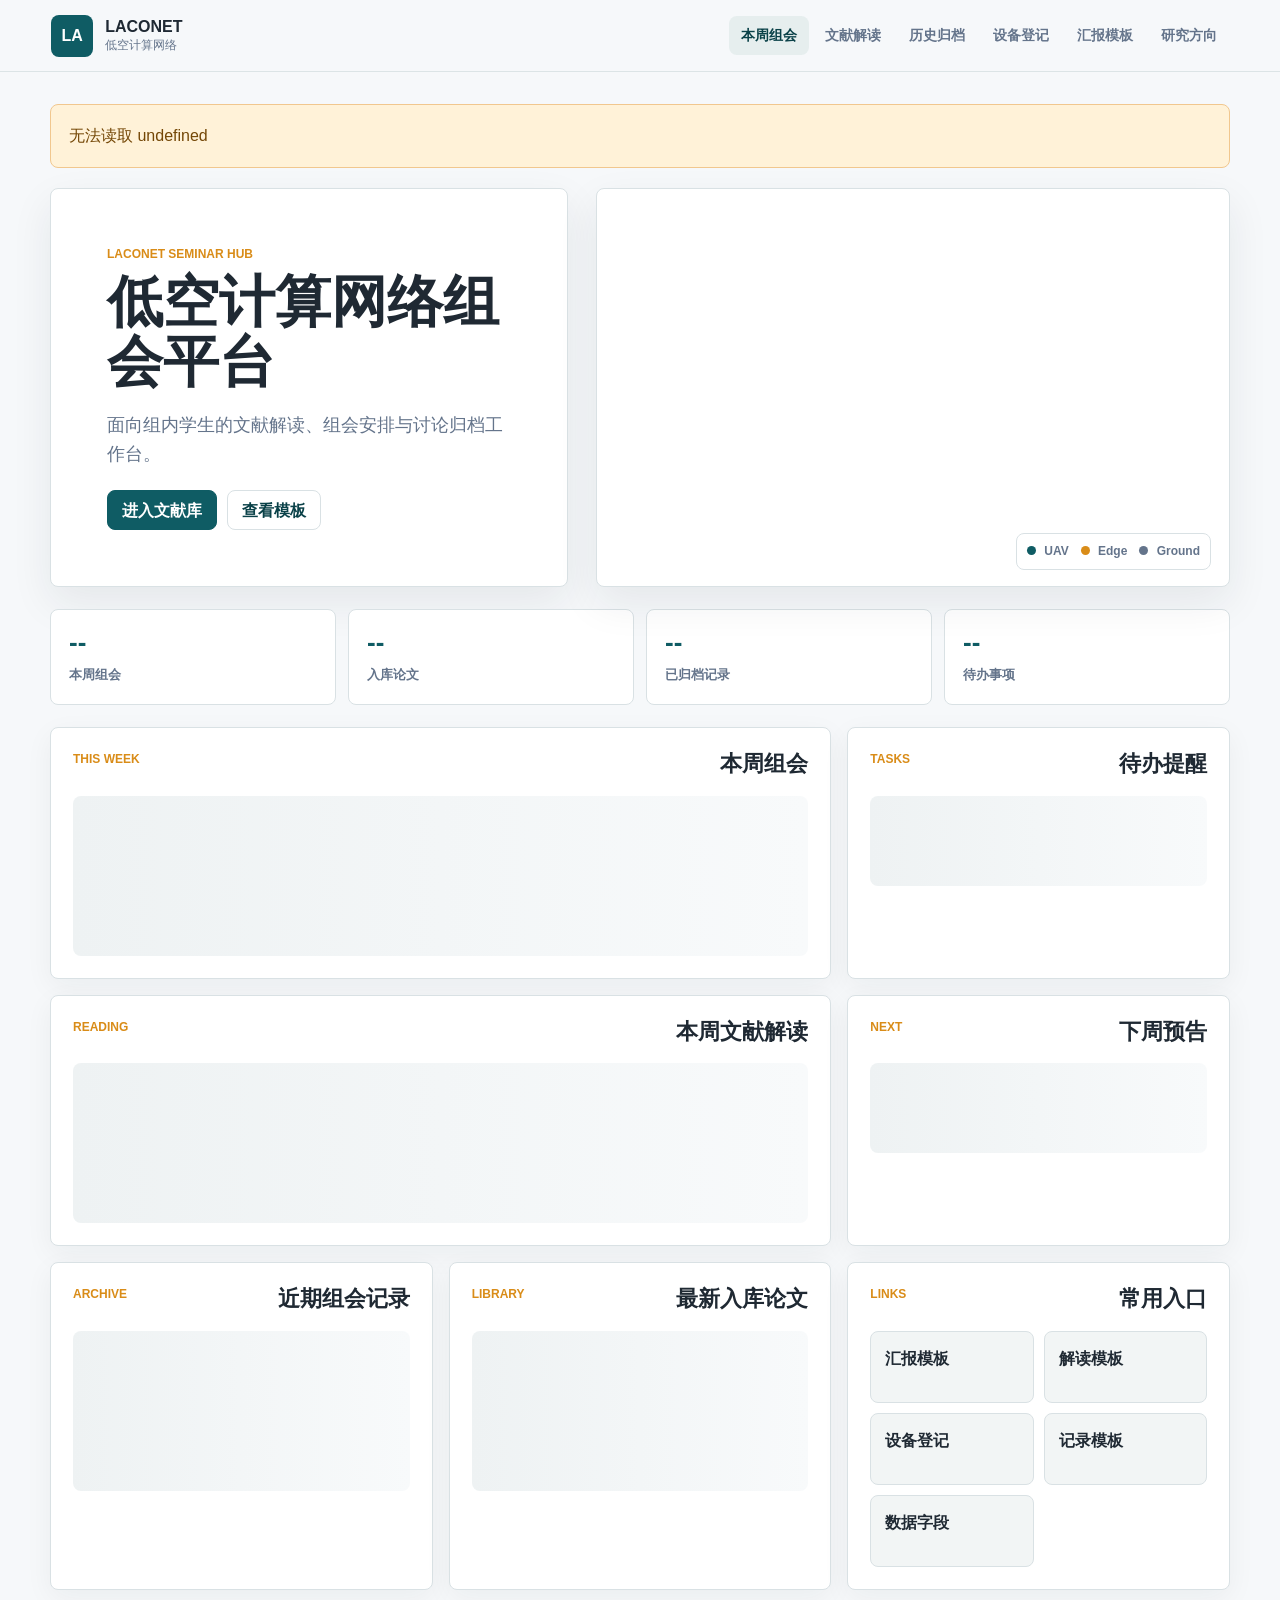
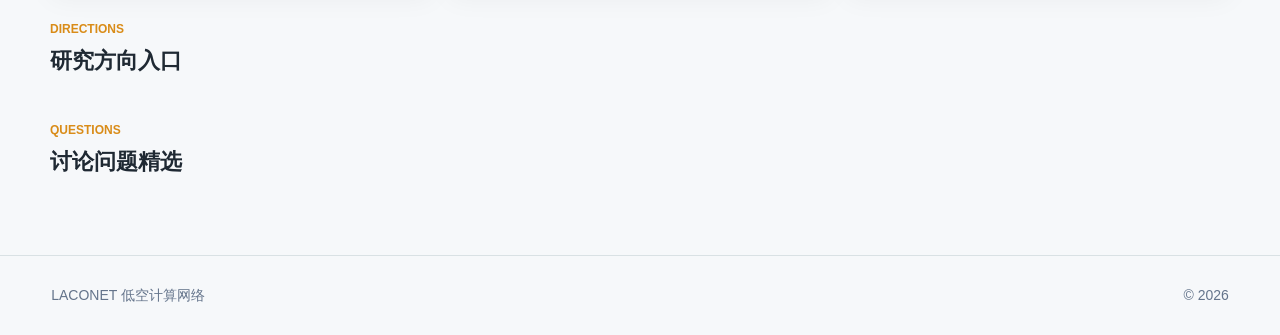
==== index.html @ 46b32999 "Archive September 12 seminar and announce September 19 reports" ====
<!doctype html>
<html lang="zh-CN">
  <head>
    <meta charset="utf-8">
    <meta name="viewport" content="width=device-width, initial-scale=1">
    <title>LACONET 低空计算网络组会平台</title>
    <meta name="description" content="LACONET 低空计算网络组会、文献解读与讨论归档工作台。">
    <link rel="icon" href="assets/favicon.svg" type="image/svg+xml">
    <link rel="stylesheet" href="assets/css/styles.css?v=20260904-pid-rid">
  </head>
  <body data-page="home">
    <header class="site-header">
      <a class="brand" href="index.html" aria-label="LACONET 首页">
        <span class="brand-mark">LA</span>
        <span>
          <strong>LACONET</strong>
          <small>低空计算网络</small>
        </span>
      </a>
      <nav class="site-nav" aria-label="主导航">
        <a href="index.html" data-nav="home">本周组会</a>
        <a href="papers.html" data-nav="papers">文献解读</a>
        <a href="archive.html" data-nav="archive">历史归档</a>
        <a href="equipment.html" data-nav="equipment">设备登记</a>
        <a href="templates.html" data-nav="templates">汇报模板</a>
        <a href="directions.html" data-nav="directions">研究方向</a>
      </nav>
    </header>

    <main class="page-shell">
      <section class="workbench-hero">
        <div class="hero-copy">
          <p class="eyebrow">LACONET Seminar Hub</p>
          <h1>低空计算网络组会平台</h1>
          <p class="hero-lede">面向组内学生的文献解读、组会安排与讨论归档工作台。</p>
          <div class="hero-actions">
            <a class="button primary" href="papers.html">进入文献库</a>
            <a class="button ghost" href="templates.html">查看模板</a>
          </div>
        </div>
        <div class="network-panel" aria-label="低空网络拓扑视图">
          <canvas id="networkCanvas" width="720" height="360"></canvas>
          <div class="network-legend">
            <span><i class="legend-dot air"></i> UAV</span>
            <span><i class="legend-dot edge"></i> Edge</span>
            <span><i class="legend-dot ground"></i> Ground</span>
          </div>
        </div>
      </section>

      <section class="metric-strip" aria-label="组会概览">
        <article>
          <span id="metricMeetingDate">--</span>
          <strong>本周组会</strong>
        </article>
        <article>
          <span id="metricPaperCount">--</span>
          <strong>入库论文</strong>
        </article>
        <article>
          <span id="metricArchiveCount">--</span>
          <strong>已归档记录</strong>
        </article>
        <article>
          <span id="metricTodoCount">--</span>
          <strong>待办事项</strong>
        </article>
      </section>

      <section class="dashboard-grid">
        <article class="card span-2" id="currentMeetingCard">
          <div class="card-head">
            <p class="eyebrow">This Week</p>
            <h2>本周组会</h2>
          </div>
          <div class="skeleton-block"></div>
        </article>

        <article class="card" id="todoCard">
          <div class="card-head">
            <p class="eyebrow">Tasks</p>
            <h2>待办提醒</h2>
          </div>
          <div class="skeleton-block small"></div>
        </article>

        <article class="card span-2" id="currentPapersCard">
          <div class="card-head">
            <p class="eyebrow">Reading</p>
            <h2>本周文献解读</h2>
          </div>
          <div class="skeleton-block"></div>
        </article>

        <article class="card" id="nextMeetingCard">
          <div class="card-head">
            <p class="eyebrow">Next</p>
            <h2>下周预告</h2>
          </div>
          <div class="skeleton-block small"></div>
        </article>

        <article class="card" id="recentMeetingsCard">
          <div class="card-head">
            <p class="eyebrow">Archive</p>
            <h2>近期组会记录</h2>
          </div>
          <div class="skeleton-block"></div>
        </article>

        <article class="card" id="latestPapersCard">
          <div class="card-head">
            <p class="eyebrow">Library</p>
            <h2>最新入库论文</h2>
          </div>
          <div class="skeleton-block"></div>
        </article>

        <article class="card" id="quickLinksCard">
          <div class="card-head">
            <p class="eyebrow">Links</p>
            <h2>常用入口</h2>
          </div>
          <div class="quick-link-grid">
            <a href="templates.html">汇报模板</a>
            <a href="templates.html">解读模板</a>
            <a href="equipment.html">设备登记</a>
            <a href="templates.html">记录模板</a>
            <a href="docs/data-schema.md">数据字段</a>
          </div>
        </article>
      </section>

      <section class="section-block">
        <div class="section-title">
          <p class="eyebrow">Directions</p>
          <h2>研究方向入口</h2>
        </div>
        <div class="direction-grid" id="homeDirections"></div>
      </section>

      <section class="section-block">
        <div class="section-title">
          <p class="eyebrow">Questions</p>
          <h2>讨论问题精选</h2>
        </div>
        <div class="question-list" id="discussionQuestions"></div>
      </section>
    </main>

    <footer class="site-footer">
      <span>LACONET 低空计算网络</span>
      <span>© <span id="currentYear"></span></span>
    </footer>

    <script src="assets/js/data.js?v=20260904-pid-rid"></script>
    <script src="assets/js/main.js?v=20260916-seminars"></script>
  </body>
</html>
---- assets/css/styles.css ----
:root {
  --bg: #f6f8fa;
  --surface: #ffffff;
  --surface-soft: #f2f5f5;
  --text: #1f2933;
  --muted: #64748b;
  --line: #d9e1e4;
  --primary: #0f5c64;
  --primary-dark: #0a4148;
  --accent: #d98c18;
  --accent-soft: #fff2d8;
  --green: #477b55;
  --blue: #2f7ca8;
  --rose: #9f3952;
  --shadow: 0 16px 42px rgba(20, 35, 45, 0.08);
  --radius: 8px;
  color-scheme: light;
}

* {
  box-sizing: border-box;
}

html {
  scroll-behavior: smooth;
}

body {
  margin: 0;
  background: var(--bg);
  color: var(--text);
  font-family: "Inter", "Segoe UI", "PingFang SC", "Microsoft YaHei", Arial, sans-serif;
  line-height: 1.6;
  letter-spacing: 0;
}

a {
  color: inherit;
  text-decoration: none;
}

button,
input,
select {
  font: inherit;
}

.site-header {
  position: sticky;
  top: 0;
  z-index: 20;
  display: flex;
  align-items: center;
  justify-content: space-between;
  gap: 24px;
  min-height: 72px;
  padding: 12px clamp(20px, 4vw, 56px);
  border-bottom: 1px solid rgba(217, 225, 228, 0.9);
  background: rgba(246, 248, 250, 0.94);
  backdrop-filter: blur(18px);
}

.brand {
  display: inline-flex;
  align-items: center;
  gap: 12px;
  min-width: 220px;
}

.brand-mark {
  display: grid;
  width: 42px;
  height: 42px;
  place-items: center;
  border-radius: var(--radius);
  background: var(--primary);
  color: #fff;
  font-weight: 800;
}

.brand strong,
.brand small {
  display: block;
  line-height: 1.15;
}

.brand small {
  color: var(--muted);
  font-size: 12px;
  margin-top: 3px;
}

.site-nav {
  display: flex;
  align-items: center;
  justify-content: flex-end;
  gap: 4px;
  flex-wrap: wrap;
}

.site-nav a {
  display: inline-flex;
  align-items: center;
  min-height: 38px;
  padding: 8px 12px;
  border-radius: var(--radius);
  color: var(--muted);
  font-size: 14px;
  font-weight: 650;
}

.site-nav a:hover,
.site-nav a[aria-current] {
  background: #e6eeee;
  color: var(--primary-dark);
}

.page-shell {
  width: min(1180px, calc(100% - 32px));
  margin: 0 auto;
  padding: 32px 0 64px;
}

.workbench-hero {
  display: grid;
  grid-template-columns: minmax(0, 0.9fr) minmax(460px, 1.1fr);
  gap: 28px;
  align-items: stretch;
  margin-bottom: 20px;
}

.hero-copy {
  display: flex;
  min-height: 320px;
  flex-direction: column;
  justify-content: center;
  padding: clamp(28px, 5vw, 56px);
  border: 1px solid var(--line);
  border-radius: var(--radius);
  background: var(--surface);
  box-shadow: var(--shadow);
}

.eyebrow {
  margin: 0 0 8px;
  color: var(--accent);
  font-size: 12px;
  font-weight: 800;
  letter-spacing: 0;
  text-transform: uppercase;
}

h1,
h2,
h3,
p {
  overflow-wrap: anywhere;
}

h1 {
  margin: 0;
  font-size: clamp(32px, 5vw, 56px);
  line-height: 1.08;
  letter-spacing: 0;
}

h2 {
  margin: 0;
  font-size: 22px;
  line-height: 1.25;
  letter-spacing: 0;
}

h3 {
  margin: 0;
  font-size: 18px;
  line-height: 1.35;
  letter-spacing: 0;
}

.hero-lede {
  max-width: 540px;
  margin: 18px 0 0;
  color: var(--muted);
  font-size: 18px;
}

.hero-actions,
.material-row {
  display: flex;
  flex-wrap: wrap;
  gap: 10px;
  margin-top: 22px;
}

.button,
.material {
  display: inline-flex;
  align-items: center;
  justify-content: center;
  min-height: 40px;
  padding: 9px 14px;
  border: 1px solid var(--line);
  border-radius: var(--radius);
  background: var(--surface);
  color: var(--primary-dark);
  font-weight: 750;
  line-height: 1.2;
}

.button.primary {
  border-color: var(--primary);
  background: var(--primary);
  color: #fff;
}

.button.ghost:hover,
.button.primary:hover,
.material:hover {
  transform: translateY(-1px);
}

.button.full {
  width: 100%;
}

.material.disabled {
  background: var(--surface-soft);
  color: var(--muted);
  cursor: default;
}

.network-panel {
  position: relative;
  min-height: 320px;
  overflow: hidden;
  border: 1px solid var(--line);
  border-radius: var(--radius);
  background: var(--surface);
  box-shadow: var(--shadow);
}

.network-panel canvas {
  display: block;
  width: 100%;
  height: 100%;
  min-height: 320px;
}

.network-legend {
  position: absolute;
  right: 18px;
  bottom: 16px;
  display: flex;
  gap: 12px;
  flex-wrap: wrap;
  padding: 8px 10px;
  border: 1px solid var(--line);
  border-radius: var(--radius);
  background: rgba(255, 255, 255, 0.86);
  color: var(--muted);
  font-size: 12px;
  font-weight: 750;
}

.legend-dot {
  display: inline-block;
  width: 9px;
  height: 9px;
  margin-right: 5px;
  border-radius: 999px;
}

.legend-dot.air {
  background: var(--primary);
}

.legend-dot.edge {
  background: var(--accent);
}

.legend-dot.ground {
  background: var(--muted);
}

.metric-strip {
  display: grid;
  grid-template-columns: repeat(4, minmax(0, 1fr));
  gap: 12px;
  margin: 22px 0;
}

.metric-strip article {
  min-height: 96px;
  padding: 18px;
  border: 1px solid var(--line);
  border-radius: var(--radius);
  background: var(--surface);
}

.metric-strip span {
  display: block;
  color: var(--primary);
  font-size: 26px;
  font-weight: 850;
  line-height: 1.1;
}

.metric-strip strong {
  display: block;
  margin-top: 8px;
  color: var(--muted);
  font-size: 13px;
}

.dashboard-grid {
  display: grid;
  grid-template-columns: repeat(3, minmax(0, 1fr));
  gap: 16px;
}

.span-2 {
  grid-column: span 2;
}

.card,
.filter-panel,
.archive-content,
.direction-detail,
.paper-hero,
.article-body,
.toc-panel {
  border: 1px solid var(--line);
  border-radius: var(--radius);
  background: var(--surface);
  box-shadow: 0 8px 28px rgba(20, 35, 45, 0.05);
}

.card {
  padding: 22px;
}

.card-head,
.result-toolbar {
  display: flex;
  align-items: flex-start;
  justify-content: space-between;
  gap: 16px;
  margin-bottom: 18px;
}

.card-head .eyebrow {
  margin-bottom: 5px;
}

.feature-title {
  margin-bottom: 18px;
  font-size: 24px;
}

.meeting-note {
  margin: 16px 0 0;
  padding: 12px 14px;
  border-left: 3px solid var(--accent);
  border-radius: 0 var(--radius) var(--radius) 0;
  background: var(--accent-soft);
  color: #744706;
  font-weight: 700;
}

.meta-grid {
  display: grid;
  grid-template-columns: repeat(2, minmax(0, 1fr));
  gap: 12px;
  margin: 0;
}

.meta-grid div {
  padding: 12px;
  border: 1px solid var(--line);
  border-radius: var(--radius);
  background: var(--surface-soft);
}

.meta-grid dt {
  margin: 0 0 4px;
  color: var(--muted);
  font-size: 12px;
  font-weight: 750;
}

.meta-grid dd {
  margin: 0;
  font-weight: 750;
}

.status {
  display: inline-flex;
  align-items: center;
  min-height: 28px;
  padding: 4px 9px;
  border-radius: 999px;
  background: #e7eceb;
  color: var(--primary-dark);
  font-size: 12px;
  font-weight: 800;
  white-space: nowrap;
}

.status.pending {
  background: var(--accent-soft);
  color: #89540d;
}

.status.archived {
  background: #e8f2ea;
  color: #2e5f3b;
}

.status.warning {
  background: #fbe7eb;
  color: #843047;
}

.check-list {
  display: grid;
  gap: 12px;
  padding: 0;
  margin: 0;
  list-style: none;
}

.check-list li {
  position: relative;
  padding-left: 24px;
  font-weight: 700;
}

.check-list li::before {
  content: "";
  position: absolute;
  left: 0;
  top: 9px;
  width: 10px;
  height: 10px;
  border-radius: 999px;
  background: var(--accent);
}

.paper-list,
.paper-grid,
.template-grid {
  display: grid;
  gap: 14px;
}

.paper-grid {
  grid-template-columns: repeat(2, minmax(0, 1fr));
}

.paper-card {
  display: flex;
  min-height: 260px;
  flex-direction: column;
  padding: 18px;
  border: 1px solid var(--line);
  border-radius: var(--radius);
  background: #fff;
}

.paper-card-top,
.paper-hero-meta {
  display: flex;
  align-items: center;
  gap: 10px;
  flex-wrap: wrap;
  color: var(--muted);
  font-size: 13px;
  font-weight: 700;
}

.paper-card h3 {
  margin: 14px 0 8px;
}

.paper-card h3 a:hover,
.compact-list a:hover strong,
.archive-papers a:hover,
.question-list a:hover strong {
  color: var(--primary);
}

.paper-card p {
  margin: 0 0 12px;
}

.paper-meta,
.muted {
  color: var(--muted);
}

.tag-row {
  display: flex;
  flex-wrap: wrap;
  gap: 7px;
  margin-top: auto;
}

.tag {
  display: inline-flex;
  align-items: center;
  min-height: 28px;
  padding: 4px 9px;
  border: 1px solid #d9e5e4;
  border-radius: 999px;
  background: #eef5f4;
  color: var(--primary-dark);
  font-size: 12px;
  font-weight: 750;
}

.compact-list,
.question-list {
  display: grid;
  gap: 10px;
}

.compact-list a,
.question-list a {
  display: grid;
  gap: 3px;
  padding: 12px 0;
  border-bottom: 1px solid var(--line);
}

.compact-list a:last-child,
.question-list a:last-child {
  border-bottom: 0;
}

.compact-list span,
.question-list span {
  color: var(--muted);
  font-size: 13px;
}

.quick-link-grid {
  display: grid;
  grid-template-columns: repeat(2, minmax(0, 1fr));
  gap: 10px;
}

.quick-link-grid a {
  min-height: 72px;
  padding: 14px;
  border: 1px solid var(--line);
  border-radius: var(--radius);
  background: var(--surface-soft);
  font-weight: 800;
}

.quick-link-grid a:hover {
  border-color: var(--primary);
  color: var(--primary);
}

.section-block {
  margin-top: 30px;
}

.section-title {
  margin-bottom: 16px;
}

.direction-grid,
.direction-map {
  display: grid;
  grid-template-columns: repeat(5, minmax(0, 1fr));
  gap: 12px;
}

.direction-card {
  display: grid;
  gap: 8px;
  min-height: 112px;
  padding: 18px;
  border-radius: var(--radius);
  background: var(--surface);
  border: 1px solid var(--line);
}

.direction-card strong {
  font-size: 18px;
}

.direction-card span {
  color: var(--muted);
  font-size: 13px;
}

.direction-card.teal,
.direction-detail.teal {
  border-top: 4px solid var(--primary);
}

.direction-card.green,
.direction-detail.green {
  border-top: 4px solid var(--green);
}

.direction-card.blue,
.direction-detail.blue {
  border-top: 4px solid var(--blue);
}

.direction-card.amber,
.direction-detail.amber {
  border-top: 4px solid var(--accent);
}

.direction-card.rose,
.direction-detail.rose {
  border-top: 4px solid var(--rose);
}

.page-heading {
  max-width: 820px;
  margin-bottom: 26px;
}

.page-heading h1 {
  font-size: clamp(34px, 4vw, 52px);
}

.page-heading p:last-child {
  color: var(--muted);
  font-size: 17px;
}

.library-layout {
  display: grid;
  grid-template-columns: 280px minmax(0, 1fr);
  gap: 18px;
  align-items: start;
}

.filter-panel {
  position: sticky;
  top: 94px;
  display: grid;
  gap: 14px;
  padding: 18px;
}

.filter-panel label {
  display: grid;
  gap: 7px;
  color: var(--muted);
  font-size: 13px;
  font-weight: 750;
}

.filter-panel input,
.filter-panel select {
  width: 100%;
  min-height: 42px;
  padding: 9px 10px;
  border: 1px solid var(--line);
  border-radius: var(--radius);
  background: #fff;
  color: var(--text);
}

.library-results {
  min-width: 0;
}

.result-toolbar {
  min-height: 52px;
  padding: 14px 16px;
  border: 1px solid var(--line);
  border-radius: var(--radius);
  background: var(--surface);
}

.result-toolbar span {
  color: var(--muted);
}

.detail-shell {
  width: min(1120px, calc(100% - 32px));
}

.paper-hero {
  padding: clamp(24px, 4vw, 42px);
  margin-bottom: 18px;
}

.paper-hero h1 {
  max-width: 920px;
  font-size: clamp(28px, 4vw, 44px);
}

.paper-hero .summary {
  max-width: 860px;
  color: var(--muted);
  font-size: 18px;
}

.detail-layout {
  display: grid;
  grid-template-columns: minmax(0, 1fr) 230px;
  gap: 18px;
  align-items: start;
}

.article-body {
  min-width: 0;
  padding: clamp(22px, 4vw, 42px);
}

.article-body.compact {
  max-width: 880px;
}

.article-body h1 {
  margin-bottom: 24px;
  font-size: 34px;
}

.article-body h2 {
  margin-top: 32px;
  padding-top: 18px;
  border-top: 1px solid var(--line);
}

.article-body h3 {
  margin-top: 24px;
}

.article-body p,
.article-body li {
  color: #334155;
}

.article-body a {
  color: var(--primary);
  font-weight: 750;
}

.article-body pre {
  overflow: auto;
  padding: 16px;
  border-radius: var(--radius);
  background: #17242b;
  color: #eef5f4;
}

.article-body code {
  padding: 2px 5px;
  border-radius: 5px;
  background: #e9eeee;
}

.article-body pre code {
  padding: 0;
  background: transparent;
}

.article-body table {
  width: 100%;
  border-collapse: collapse;
  margin: 18px 0;
  font-size: 14px;
}

.article-body th,
.article-body td {
  padding: 10px;
  border: 1px solid var(--line);
  text-align: left;
  vertical-align: top;
}

.article-body th {
  background: var(--surface-soft);
}

.toc-panel {
  position: sticky;
  top: 94px;
  padding: 18px;
}

.toc-panel strong {
  display: block;
  margin-bottom: 12px;
}

.toc-panel nav {
  display: grid;
  gap: 6px;
}

.toc-panel a {
  padding: 6px 0;
  color: var(--muted);
  font-size: 14px;
}

.toc-panel a:hover {
  color: var(--primary);
}

.toc-panel .toc-h3 {
  padding-left: 12px;
  font-size: 13px;
}

.archive-timeline {
  display: grid;
  gap: 18px;
}

.archive-item {
  display: grid;
  grid-template-columns: 150px minmax(0, 1fr);
  gap: 16px;
}

.archive-date {
  padding-top: 20px;
}

.archive-date strong,
.archive-date span {
  display: block;
}

.archive-date strong {
  color: var(--primary);
  font-size: 22px;
}

.archive-date span {
  color: var(--muted);
  font-size: 13px;
}

.archive-content {
  padding: 22px;
}

.archive-papers {
  display: grid;
  gap: 8px;
  margin-top: 16px;
}

.archive-papers a {
  display: grid;
  gap: 4px;
  padding: 12px;
  border-radius: var(--radius);
  background: var(--surface-soft);
  font-weight: 800;
}

.archive-papers span {
  color: var(--muted);
  font-size: 13px;
  font-weight: 650;
}

.template-grid {
  grid-template-columns: repeat(3, minmax(0, 1fr));
}

.template-card {
  display: flex;
  flex-direction: column;
}

.template-card p {
  margin-top: 0;
}

.template-actions {
  display: flex;
  flex-wrap: wrap;
  gap: 10px;
  margin-top: auto;
}

.template-actions .button {
  cursor: pointer;
}

.template-actions .button[aria-pressed] {
  border-color: var(--primary);
  background: #e6eeee;
  color: var(--primary-dark);
}

.direction-map {
  grid-template-columns: repeat(2, minmax(0, 1fr));
}

.direction-detail {
  display: grid;
  gap: 18px;
  min-height: 280px;
  padding: 24px;
}

.direction-detail h2 {
  font-size: 28px;
}

.empty-state,
.alert {
  display: grid;
  gap: 4px;
  padding: 18px;
  border: 1px dashed var(--line);
  border-radius: var(--radius);
  background: var(--surface-soft);
  color: var(--muted);
}

.empty-state strong {
  color: var(--text);
}

.alert {
  margin-bottom: 20px;
  border-style: solid;
  border-color: #f1c78e;
  background: var(--accent-soft);
  color: #744706;
}

.skeleton-block {
  min-height: 160px;
  border-radius: var(--radius);
  background: linear-gradient(90deg, #eef2f3 0%, #f8fafb 50%, #eef2f3 100%);
  background-size: 200% 100%;
  animation: shimmer 1.5s infinite linear;
}

.skeleton-block.small {
  min-height: 90px;
}

.skeleton-block.tall {
  min-height: 460px;
}

@keyframes shimmer {
  from {
    background-position: 0 0;
  }
  to {
    background-position: -200% 0;
  }
}

.site-footer {
  display: flex;
  justify-content: space-between;
  gap: 16px;
  padding: 28px clamp(20px, 4vw, 56px);
  border-top: 1px solid var(--line);
  color: var(--muted);
  font-size: 14px;
}

.equipment-layout {
  display: grid;
  grid-template-columns: minmax(0, 1fr) 320px;
  gap: 18px;
  align-items: start;
}

.equipment-main,
.equipment-side {
  min-width: 0;
}

.equipment-side {
  display: grid;
  gap: 16px;
}

.equipment-grid,
.usage-list {
  display: grid;
  gap: 14px;
}

.equipment-grid {
  grid-template-columns: repeat(2, minmax(0, 1fr));
}

.equipment-card {
  display: flex;
  min-height: 300px;
  flex-direction: column;
  padding: 18px;
  border: 1px solid var(--line);
  border-radius: var(--radius);
  background: #fff;
}

.equipment-card h3 {
  margin: 14px 0 0;
}

.equipment-card p {
  margin: 0 0 12px;
}

.equipment-status {
  display: inline-flex;
  align-items: center;
  min-height: 28px;
  padding: 4px 9px;
  border-radius: 999px;
  background: #e7eceb;
  color: var(--primary-dark);
  font-size: 12px;
  font-weight: 800;
  white-space: nowrap;
}

.equipment-status.available {
  background: #e8f2ea;
  color: #2e5f3b;
}

.equipment-status.in-use {
  background: var(--accent-soft);
  color: #89540d;
}

.equipment-status.maintenance {
  background: #fbe7eb;
  color: #843047;
}

.equipment-status.pending {
  background: #e8f0fb;
  color: #245b87;
}

.equipment-status.done {
  background: #eef5f4;
  color: var(--primary-dark);
}

.equipment-meta {
  display: grid;
  gap: 8px;
  margin: 16px 0;
}

.equipment-meta div {
  display: flex;
  justify-content: space-between;
  gap: 12px;
  padding-bottom: 8px;
  border-bottom: 1px solid var(--line);
}

.equipment-meta dt,
.equipment-meta dd {
  margin: 0;
}

.equipment-meta dt {
  color: var(--muted);
  font-size: 13px;
  font-weight: 750;
}

.equipment-meta dd {
  text-align: right;
  font-weight: 800;
}

.disabled-action {
  opacity: 0.72;
  cursor: default;
}

.usage-item {
  display: grid;
  grid-template-columns: 150px minmax(0, 1fr);
  gap: 16px;
}

.usage-time {
  padding-top: 20px;
}

.usage-time strong,
.usage-time span {
  display: block;
}

.usage-time strong {
  color: var(--primary);
  font-size: 22px;
}

.usage-time span {
  color: var(--muted);
  font-size: 13px;
}

.usage-content {
  padding: 22px;
  border: 1px solid var(--line);
  border-radius: var(--radius);
  background: var(--surface);
  box-shadow: 0 8px 28px rgba(20, 35, 45, 0.05);
}

.usage-content p {
  margin: 0 0 14px;
}

.usage-meta {
  display: flex;
  flex-wrap: wrap;
  gap: 8px;
}

.usage-meta span {
  display: inline-flex;
  min-height: 30px;
  align-items: center;
  padding: 5px 9px;
  border-radius: 999px;
  background: var(--surface-soft);
  color: var(--muted);
  font-size: 13px;
  font-weight: 750;
}

@media (max-width: 980px) {
  .equipment-layout,
  .usage-item {
    grid-template-columns: 1fr;
  }

  .equipment-grid {
    grid-template-columns: repeat(2, minmax(0, 1fr));
  }
}

@media (max-width: 680px) {
  .equipment-grid {
    grid-template-columns: 1fr;
  }
}

@media (max-width: 980px) {
  .site-header {
    align-items: flex-start;
    flex-direction: column;
  }

  .site-nav {
    justify-content: flex-start;
  }

  .workbench-hero,
  .library-layout,
  .detail-layout,
  .archive-item {
    grid-template-columns: 1fr;
  }

  .filter-panel,
  .toc-panel {
    position: static;
  }

  .dashboard-grid,
  .metric-strip,
  .direction-grid,
  .direction-map,
  .template-grid {
    grid-template-columns: repeat(2, minmax(0, 1fr));
  }

  .span-2 {
    grid-column: span 2;
  }
}

@media (max-width: 680px) {
  .page-shell {
    width: min(100% - 24px, 1180px);
    padding-top: 20px;
  }

  .site-header {
    padding: 12px;
  }

  .brand {
    min-width: 0;
  }

  .site-nav {
    width: 100%;
    display: grid;
    grid-template-columns: repeat(2, minmax(0, 1fr));
  }

  .site-nav a {
    justify-content: center;
  }

  .workbench-hero {
    gap: 12px;
  }

  .hero-copy {
    min-height: auto;
    padding: 24px;
  }

  .network-panel,
  .network-panel canvas {
    min-height: 260px;
  }

  .dashboard-grid,
  .metric-strip,
  .direction-grid,
  .direction-map,
  .template-grid,
  .paper-grid,
  .meta-grid {
    grid-template-columns: 1fr;
  }

  .span-2 {
    grid-column: span 1;
  }

  .card-head,
  .result-toolbar {
    align-items: flex-start;
    flex-direction: column;
  }

  .quick-link-grid {
    grid-template-columns: 1fr;
  }

  .site-footer {
    flex-direction: column;
    padding: 22px 12px;
  }
}
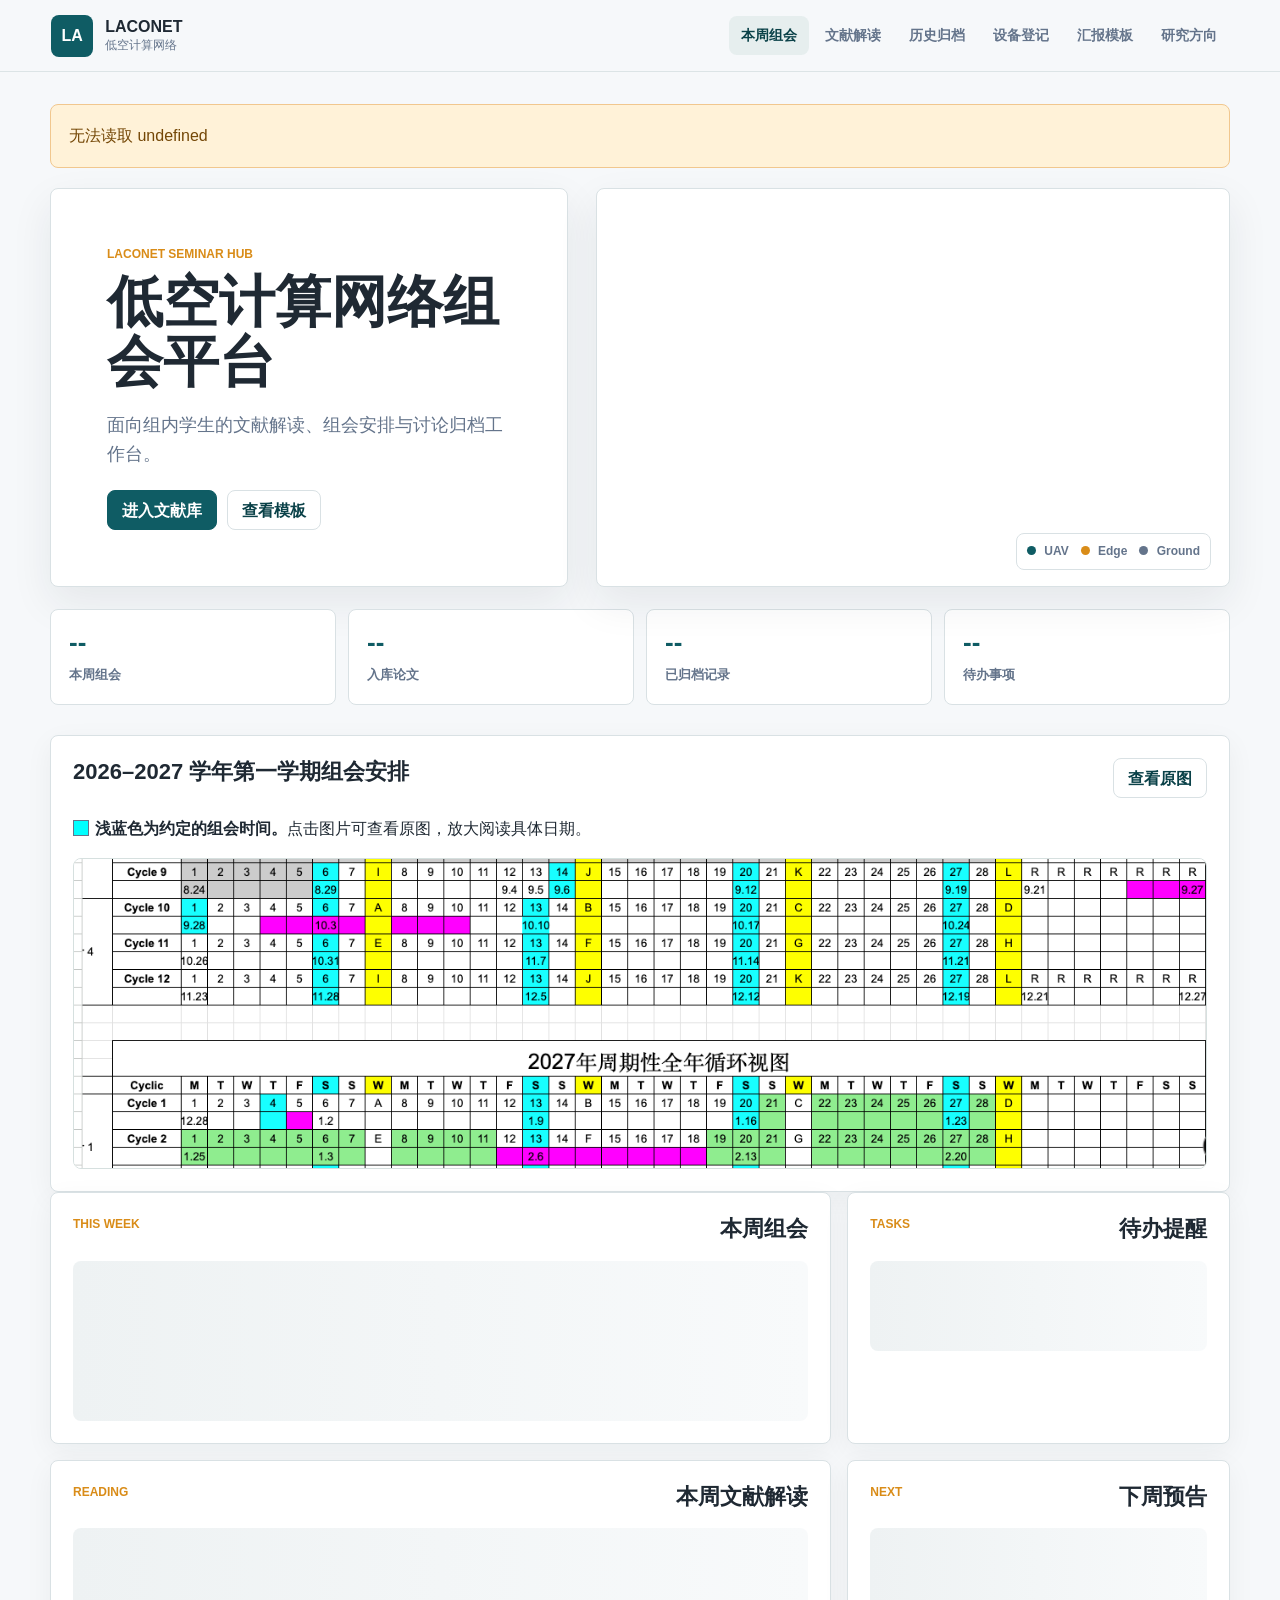
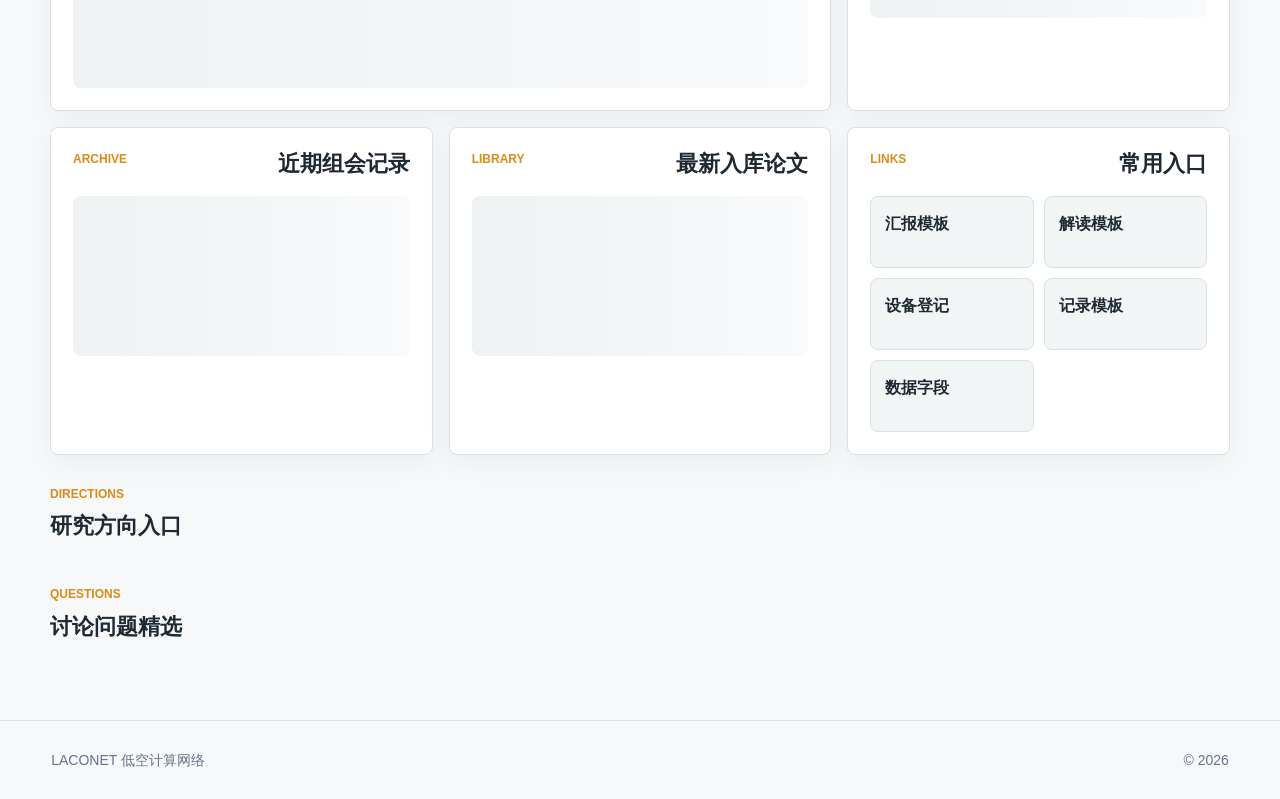
==== commit fd6ef1a1: "Add first semester 2026-2027 seminar schedule image" ====
--- a/index.html
+++ b/index.html
@@ -65,6 +65,17 @@
           <span id="metricTodoCount">--</span>
           <strong>待办事项</strong>
         </article>
+      </section>
+
+      <section class="card section-block" id="semester-schedule" aria-labelledby="semester-schedule-title">
+        <div class="card-head">
+          <h2 id="semester-schedule-title">2026–2027 学年第一学期组会安排</h2>
+          <a class="material" href="materials/schedules/2026-2027-semester-1.png" target="_blank" rel="noopener">查看原图</a>
+        </div>
+        <p><span aria-hidden="true" style="display:inline-block;width:1em;height:1em;background:#00ffff;border:1px solid #64748b;vertical-align:-0.1em;margin-right:0.4em"></span><strong>浅蓝色为约定的组会时间。</strong>点击图片可查看原图，放大阅读具体日期。</p>
+        <a href="materials/schedules/2026-2027-semester-1.png" target="_blank" rel="noopener" aria-label="查看并放大学期组会安排原图" style="display:block">
+          <img src="materials/schedules/2026-2027-semester-1.png" alt="2026–2027 学年第一学期组会安排日历，浅蓝色标记为约定的组会时间" width="1336" height="365" style="display:block;width:100%;height:auto;border:1px solid #d6e0df;border-radius:8px">
+        </a>
       </section>
 
       <section class="dashboard-grid">
@@ -154,6 +165,6 @@
     </footer>
 
     <script src="assets/js/data.js?v=20260904-pid-rid"></script>
-    <script src="assets/js/main.js?v=20260916-seminars"></script>
+    <script src="assets/js/main.js?v=20260919-archive"></script>
   </body>
 </html>
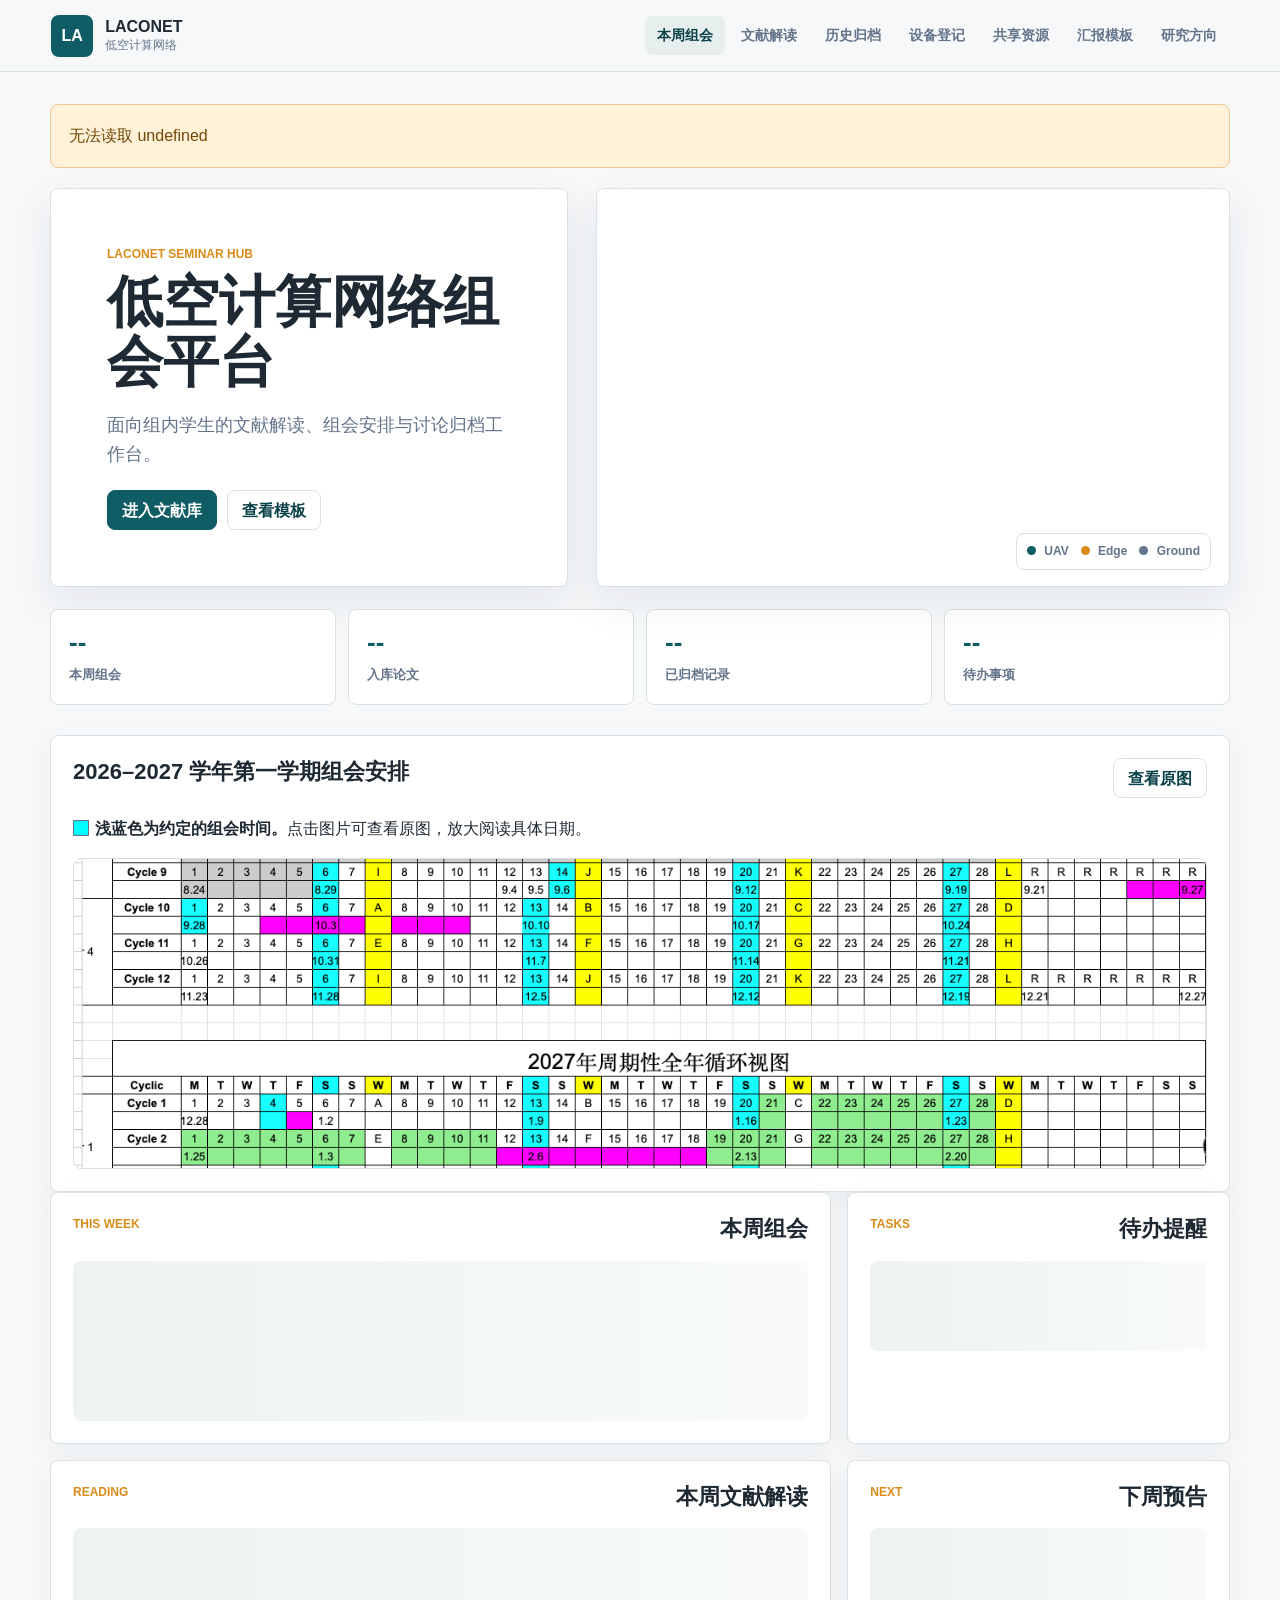
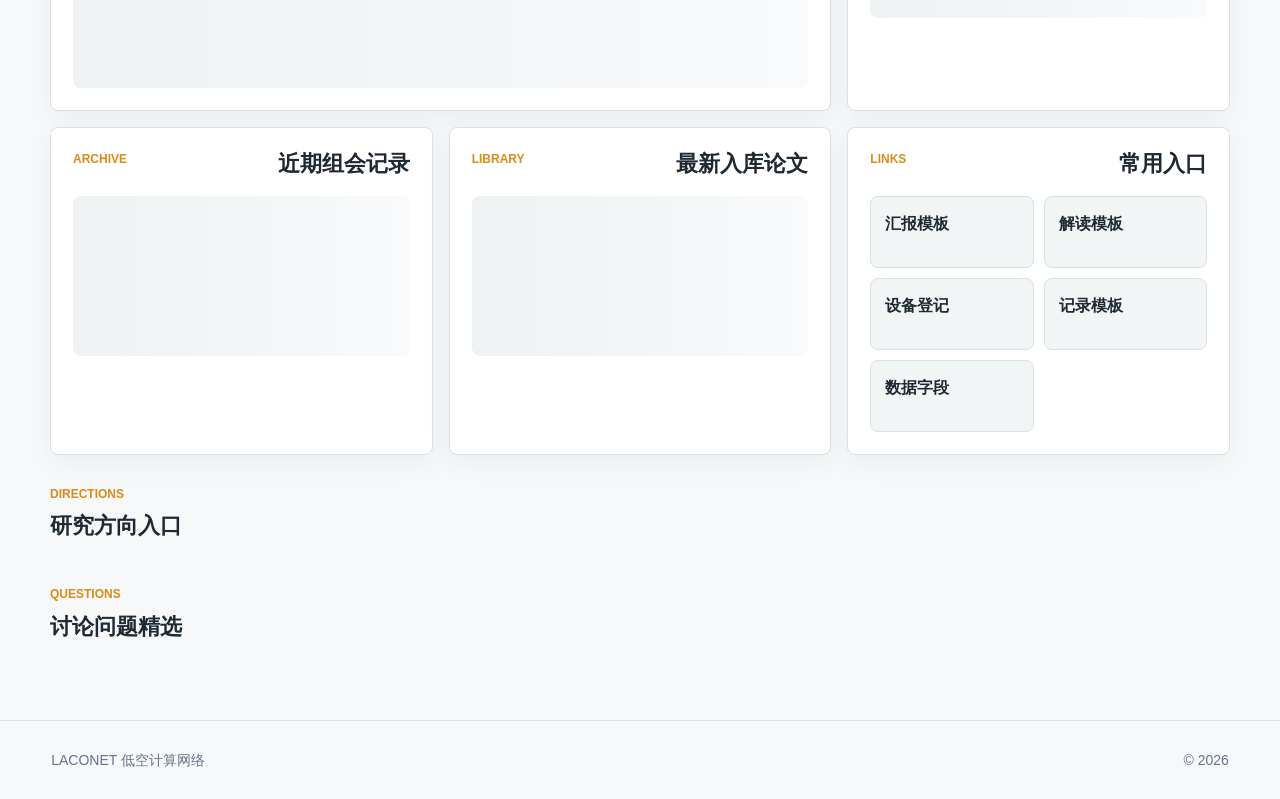
==== commit 109470da: "Add shared resources page with GrADyS-SIM reference framework" ====
--- a/index.html
+++ b/index.html
@@ -22,6 +22,7 @@
         <a href="papers.html" data-nav="papers">文献解读</a>
         <a href="archive.html" data-nav="archive">历史归档</a>
         <a href="equipment.html" data-nav="equipment">设备登记</a>
+        <a href="resources.html" data-nav="resources">共享资源</a>
         <a href="templates.html" data-nav="templates">汇报模板</a>
         <a href="directions.html" data-nav="directions">研究方向</a>
       </nav>
@@ -165,6 +166,6 @@
     </footer>
 
     <script src="assets/js/data.js?v=20260904-pid-rid"></script>
-    <script src="assets/js/main.js?v=20260919-archive"></script>
+    <script src="assets/js/main.js?v=20261017-resources"></script>
   </body>
 </html>
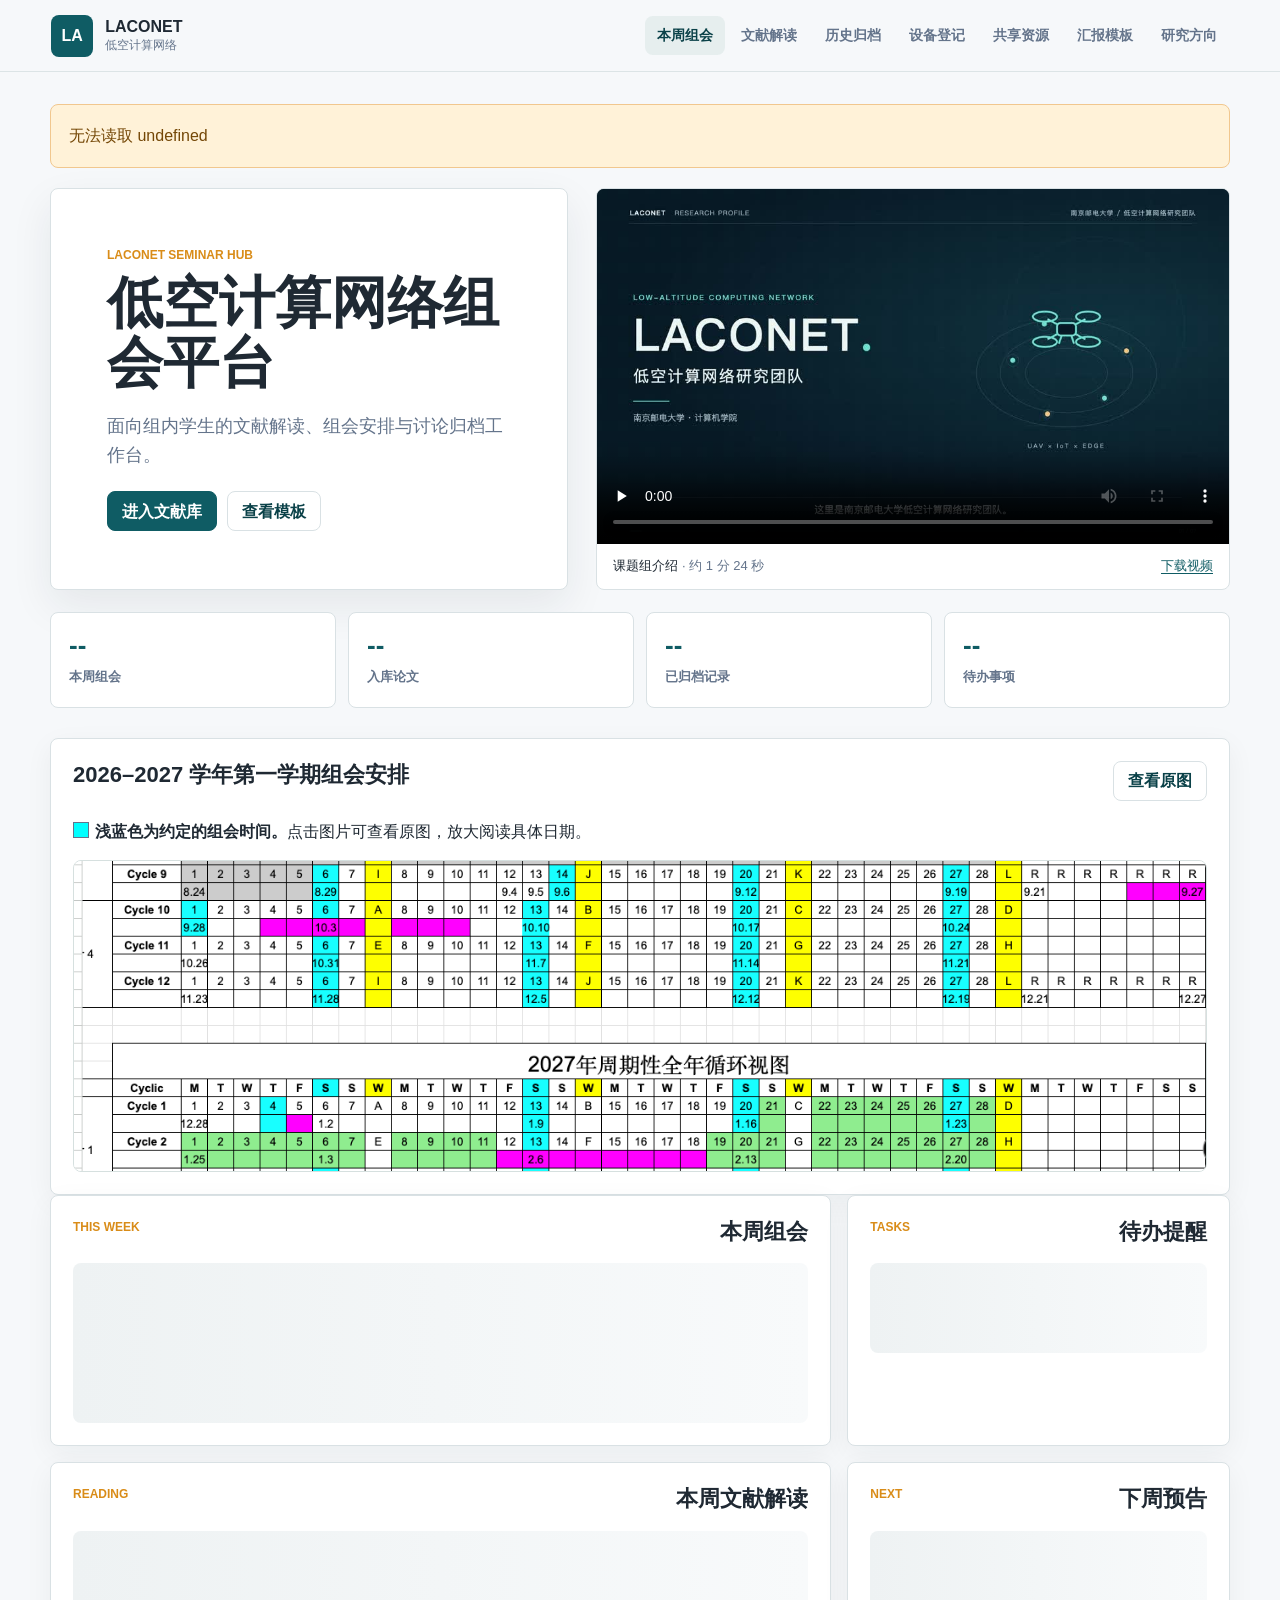
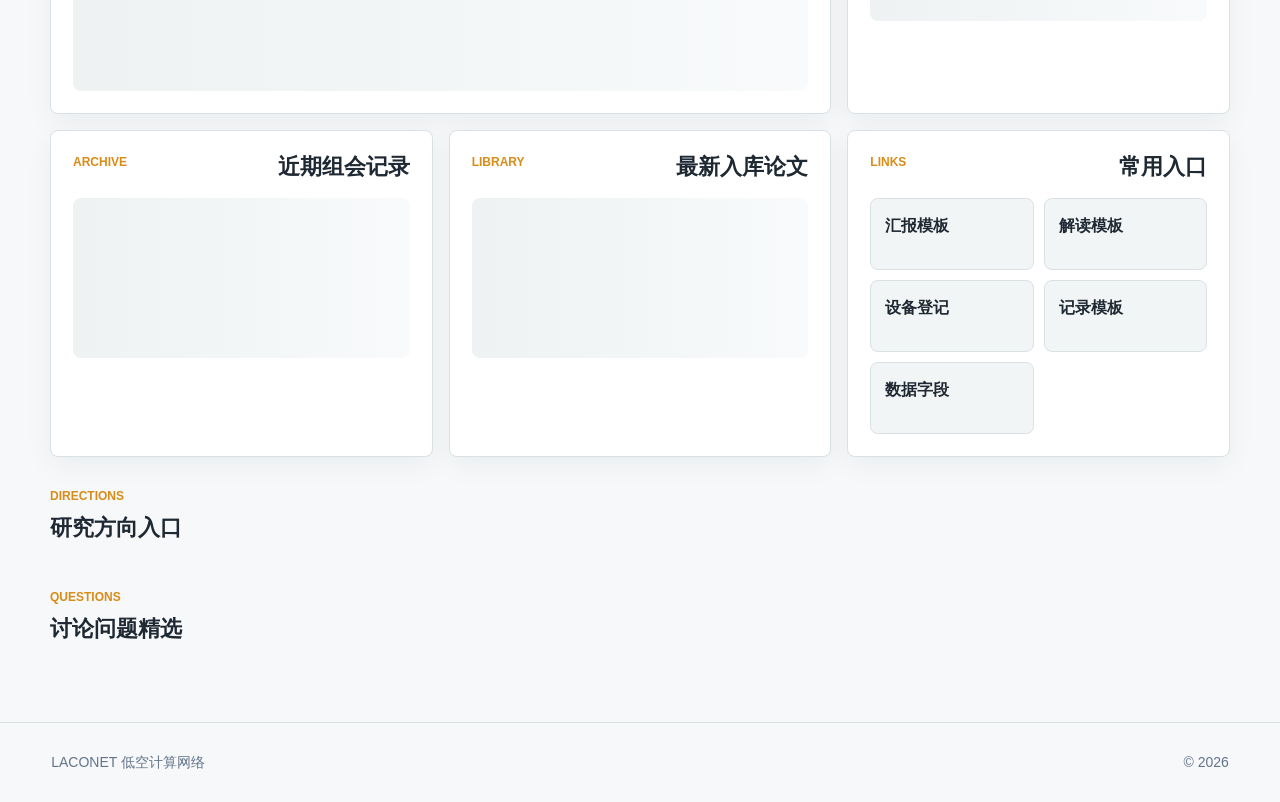
==== commit 75b02afb: "Embed research introduction video on homepage" ====
--- a/index.html
+++ b/index.html
@@ -6,7 +6,7 @@
     <title>LACONET 低空计算网络组会平台</title>
     <meta name="description" content="LACONET 低空计算网络组会、文献解读与讨论归档工作台。">
     <link rel="icon" href="assets/favicon.svg" type="image/svg+xml">
-    <link rel="stylesheet" href="assets/css/styles.css?v=20260904-pid-rid">
+    <link rel="stylesheet" href="assets/css/styles.css?v=20261017-video">
   </head>
   <body data-page="home">
     <header class="site-header">
@@ -39,14 +39,16 @@
             <a class="button ghost" href="templates.html">查看模板</a>
           </div>
         </div>
-        <div class="network-panel" aria-label="低空网络拓扑视图">
-          <canvas id="networkCanvas" width="720" height="360"></canvas>
-          <div class="network-legend">
-            <span><i class="legend-dot air"></i> UAV</span>
-            <span><i class="legend-dot edge"></i> Edge</span>
-            <span><i class="legend-dot ground"></i> Ground</span>
-          </div>
-        </div>
+        <figure class="intro-video-panel" aria-labelledby="intro-video-caption">
+          <video id="labIntroVideo" controls playsinline preload="none" poster="materials/videos/laconet-research-introduction.jpg" aria-label="LACONET 低空计算网络研究团队介绍视频">
+            <source src="materials/videos/laconet-research-introduction.mp4" type="video/mp4">
+            您的浏览器不支持视频播放，可通过下方链接下载观看。
+          </video>
+          <figcaption id="intro-video-caption">
+            <span>课题组介绍 <span class="muted">· 约 1 分 24 秒</span></span>
+            <a href="materials/videos/laconet-research-introduction.mp4" download>下载视频</a>
+          </figcaption>
+        </figure>
       </section>
 
       <section class="metric-strip" aria-label="组会概览">
--- a/assets/css/styles.css
+++ b/assets/css/styles.css
@@ -499,6 +499,31 @@
   color: var(--muted);
 }
 
+.id-row {
+  display: flex;
+  flex-wrap: wrap;
+  gap: 6px;
+}
+
+.id-chip {
+  display: inline-flex;
+  max-width: 100%;
+  padding: 3px 6px;
+  border-radius: 5px;
+  background: #e9eeee;
+  color: var(--primary-dark);
+  font-size: 12px;
+  font-weight: 750;
+  line-height: 1.4;
+  white-space: normal;
+  overflow-wrap: anywhere;
+}
+
+.id-chip.soft {
+  background: #f2f5f5;
+  color: var(--muted);
+}
+
 .tag-row {
   display: flex;
   flex-wrap: wrap;
@@ -743,6 +768,18 @@
   color: #334155;
 }
 
+.article-body .task-item {
+  display: flex;
+  gap: 8px;
+  align-items: flex-start;
+  list-style: none;
+}
+
+.article-body .task-item input {
+  margin-top: 5px;
+  accent-color: var(--primary);
+}
+
 .article-body a {
   color: var(--primary);
   font-weight: 750;
@@ -855,6 +892,10 @@
   display: grid;
   gap: 8px;
   margin-top: 16px;
+}
+
+.hero-related {
+  margin-top: 22px;
 }
 
 .archive-papers a {
@@ -1267,3 +1308,35 @@
     padding: 22px 12px;
   }
 }
+
+/* Homepage research introduction video */
+.intro-video-panel {
+  min-width: 0;
+  margin: 0;
+  overflow: hidden;
+  align-self: center;
+  border: 1px solid var(--line);
+  border-radius: var(--radius);
+  background: var(--surface);
+}
+.intro-video-panel video {
+  display: block;
+  width: 100%;
+  height: auto;
+  aspect-ratio: 16 / 9;
+  background: #071e28;
+}
+.intro-video-panel figcaption {
+  display: flex;
+  justify-content: space-between;
+  align-items: center;
+  flex-wrap: wrap;
+  gap: 8px;
+  padding: 12px 16px;
+  font-size: 13px;
+}
+.intro-video-panel figcaption a {
+  color: var(--primary);
+  text-decoration: underline;
+  text-underline-offset: 3px;
+}
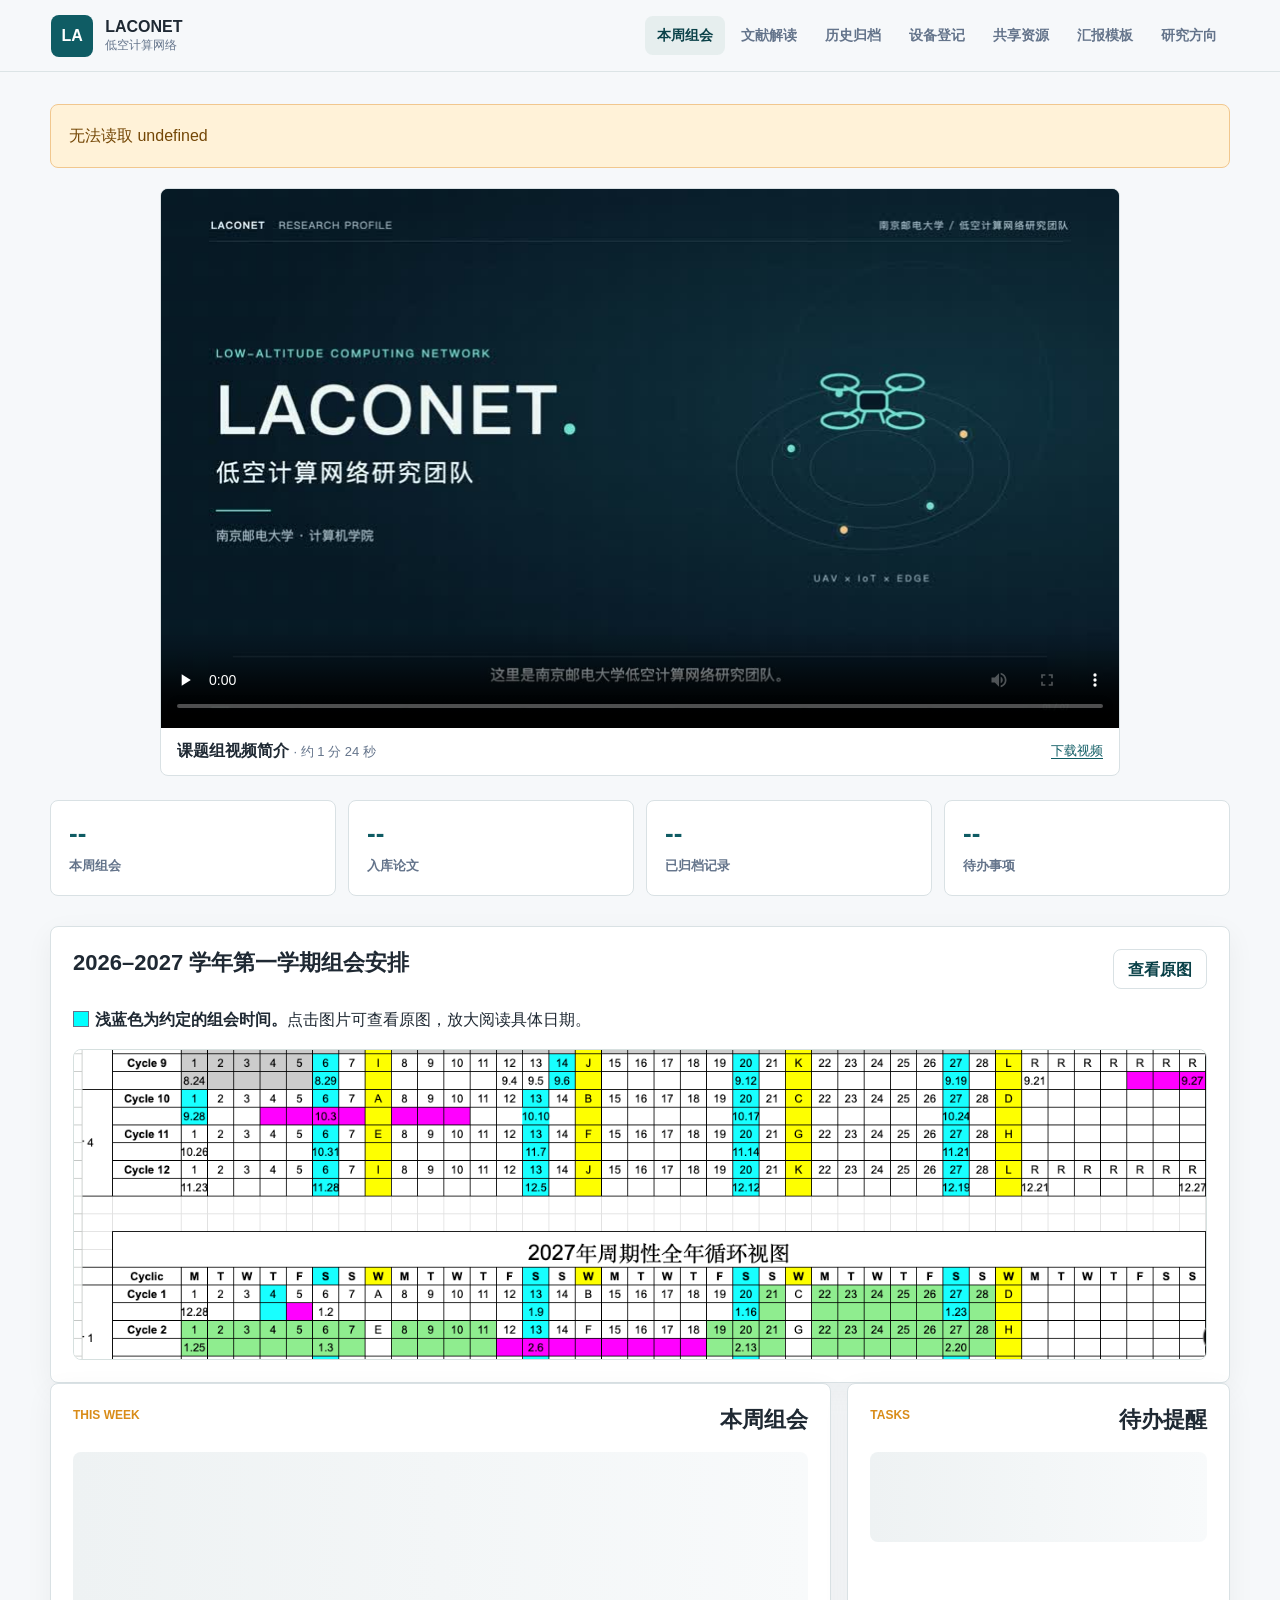
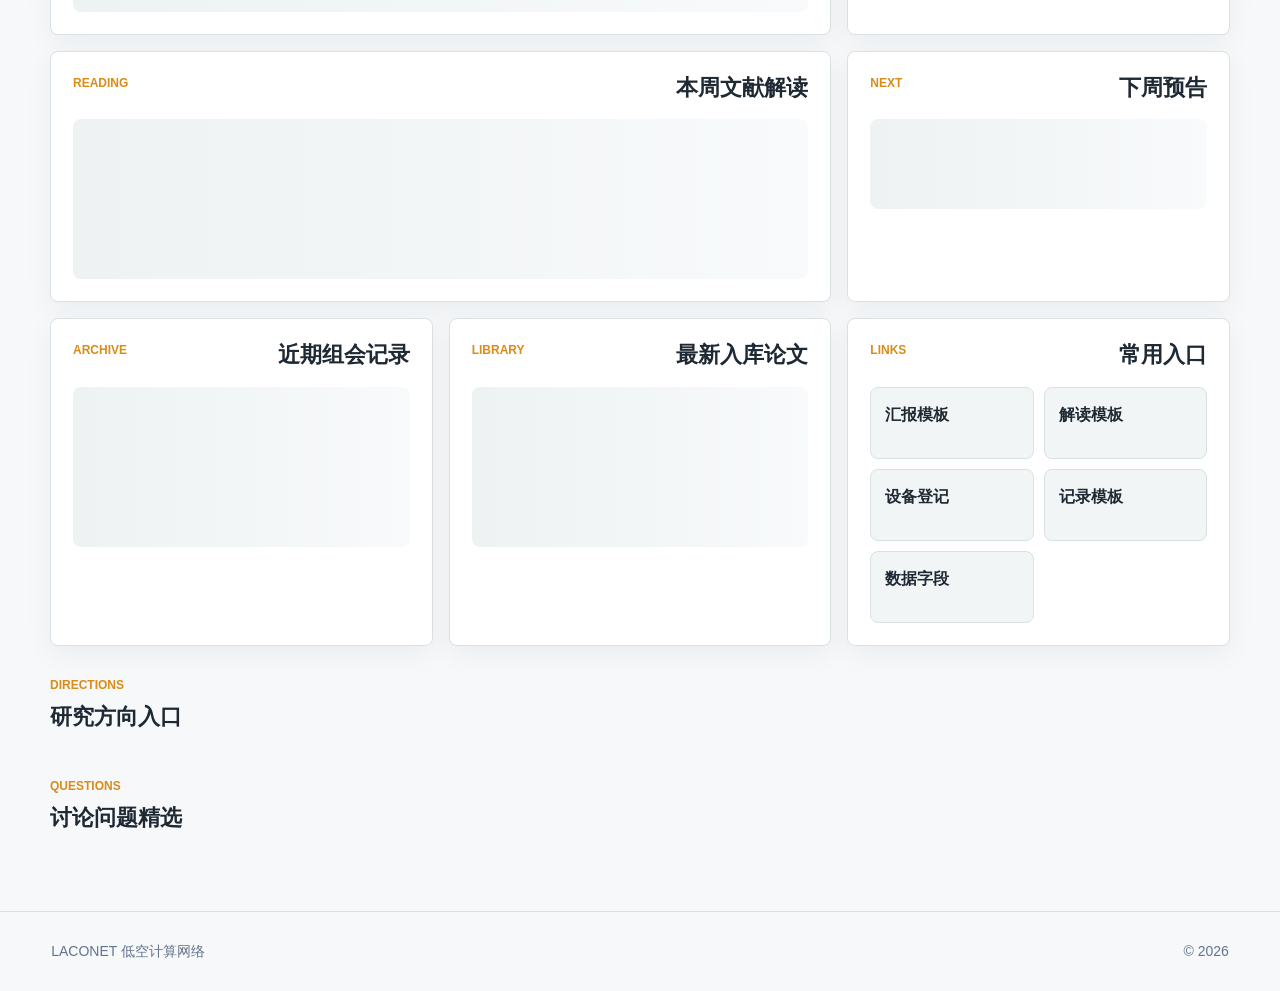
==== commit 4d9b64fc: "Simplify homepage hero to a single video introduction" ====
--- a/index.html
+++ b/index.html
@@ -6,7 +6,7 @@
     <title>LACONET 低空计算网络组会平台</title>
     <meta name="description" content="LACONET 低空计算网络组会、文献解读与讨论归档工作台。">
     <link rel="icon" href="assets/favicon.svg" type="image/svg+xml">
-    <link rel="stylesheet" href="assets/css/styles.css?v=20261017-video">
+    <link rel="stylesheet" href="assets/css/styles.css?v=20261017-video-intro">
   </head>
   <body data-page="home">
     <header class="site-header">
@@ -29,23 +29,14 @@
     </header>
 
     <main class="page-shell">
-      <section class="workbench-hero">
-        <div class="hero-copy">
-          <p class="eyebrow">LACONET Seminar Hub</p>
-          <h1>低空计算网络组会平台</h1>
-          <p class="hero-lede">面向组内学生的文献解读、组会安排与讨论归档工作台。</p>
-          <div class="hero-actions">
-            <a class="button primary" href="papers.html">进入文献库</a>
-            <a class="button ghost" href="templates.html">查看模板</a>
-          </div>
-        </div>
+      <section class="intro-video-section" aria-label="课题组视频简介">
         <figure class="intro-video-panel" aria-labelledby="intro-video-caption">
           <video id="labIntroVideo" controls playsinline preload="none" poster="materials/videos/laconet-research-introduction.jpg" aria-label="LACONET 低空计算网络研究团队介绍视频">
             <source src="materials/videos/laconet-research-introduction.mp4" type="video/mp4">
             您的浏览器不支持视频播放，可通过下方链接下载观看。
           </video>
           <figcaption id="intro-video-caption">
-            <span>课题组介绍 <span class="muted">· 约 1 分 24 秒</span></span>
+            <h1>课题组视频简介 <span class="muted">· 约 1 分 24 秒</span></h1>
             <a href="materials/videos/laconet-research-introduction.mp4" download>下载视频</a>
           </figcaption>
         </figure>
--- a/assets/css/styles.css
+++ b/assets/css/styles.css
@@ -1340,3 +1340,18 @@
   text-decoration: underline;
   text-underline-offset: 3px;
 }
+
+.intro-video-section {
+  max-width: 960px;
+  margin: 0 auto 24px;
+}
+.intro-video-panel figcaption h1 {
+  margin: 0;
+  font-size: 16px;
+  line-height: 1.5;
+  letter-spacing: normal;
+}
+.intro-video-panel figcaption h1 .muted {
+  font-size: 13px;
+  font-weight: 400;
+}
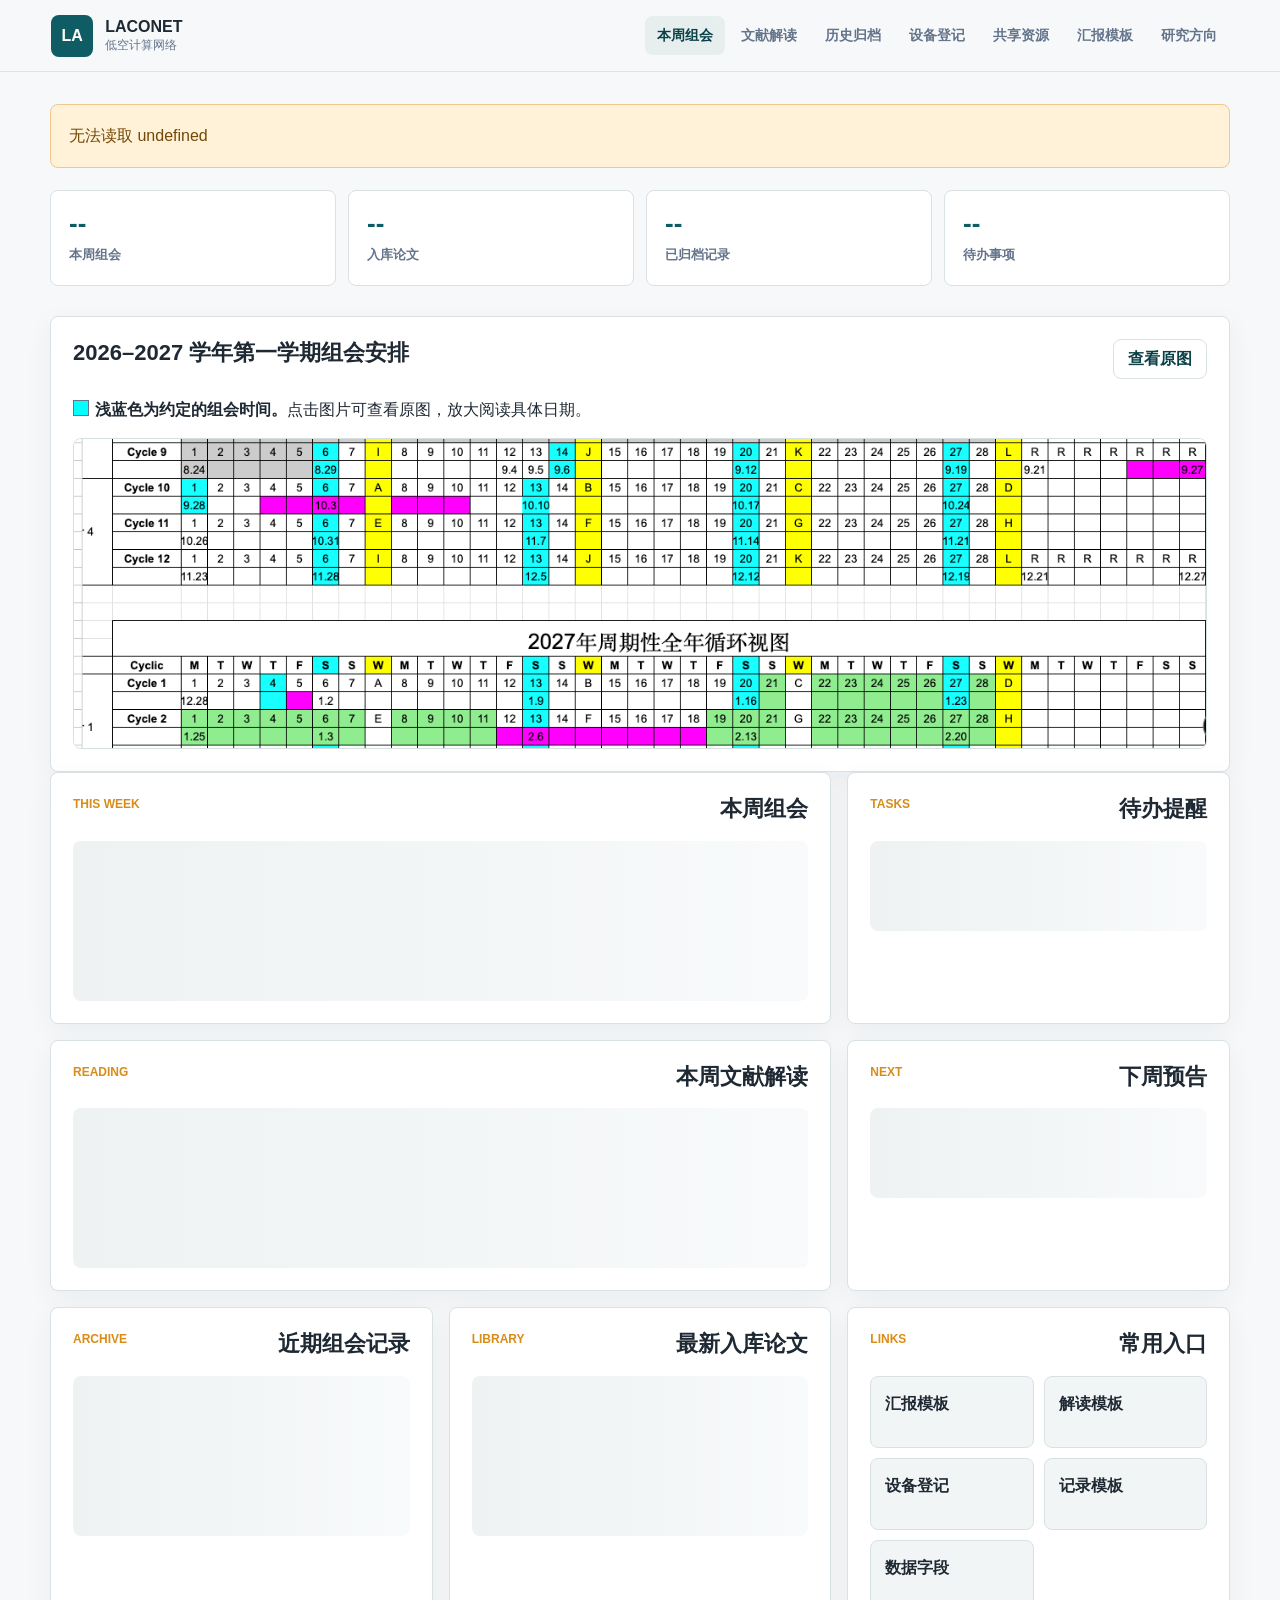
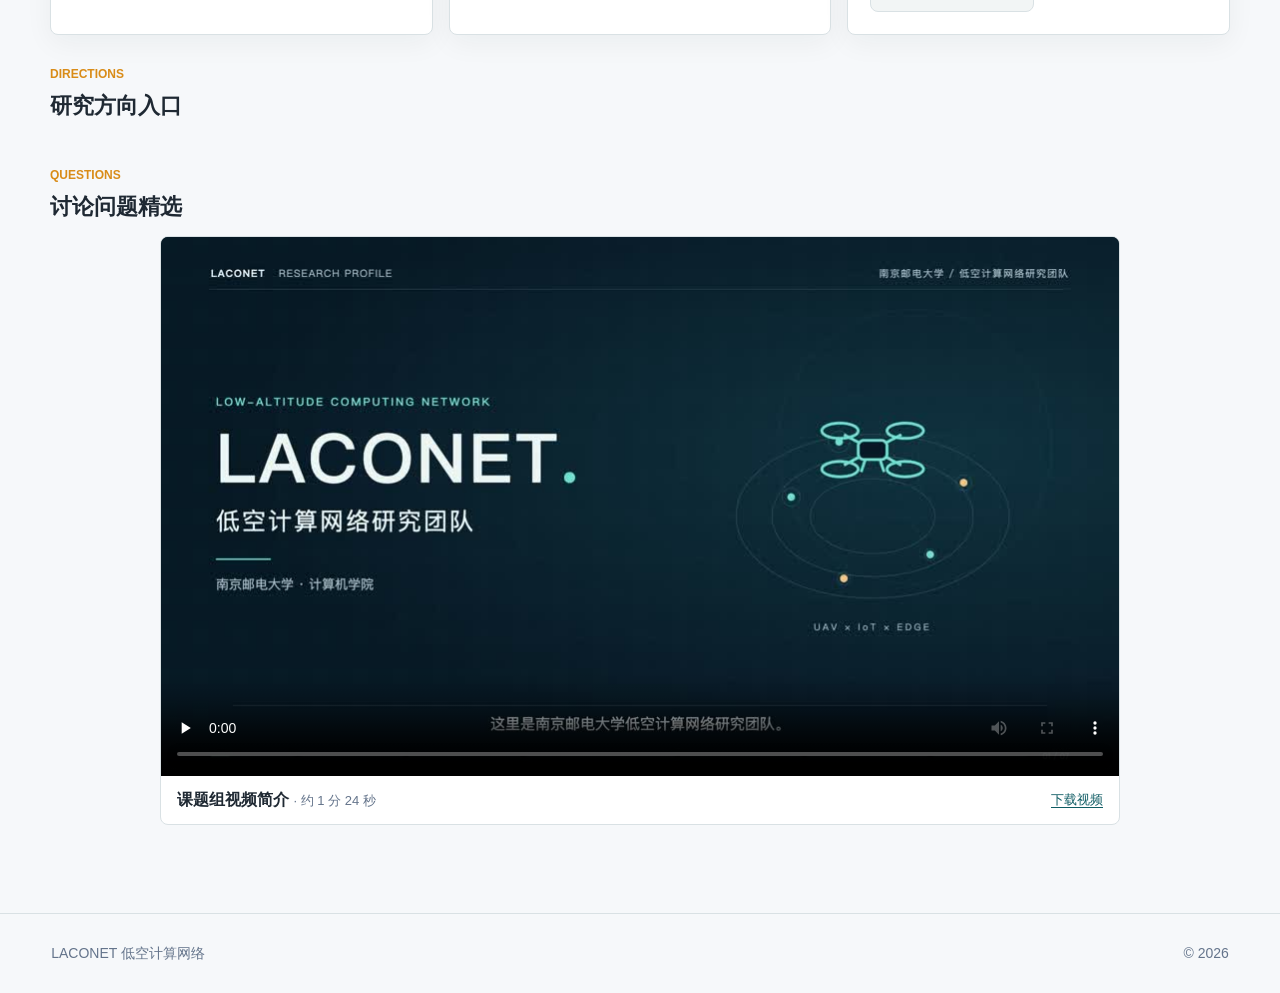
==== commit afd20934: "Move homepage introduction video to bottom" ====
--- a/index.html
+++ b/index.html
@@ -29,19 +29,6 @@
     </header>
 
     <main class="page-shell">
-      <section class="intro-video-section" aria-label="课题组视频简介">
-        <figure class="intro-video-panel" aria-labelledby="intro-video-caption">
-          <video id="labIntroVideo" controls playsinline preload="none" poster="materials/videos/laconet-research-introduction.jpg" aria-label="LACONET 低空计算网络研究团队介绍视频">
-            <source src="materials/videos/laconet-research-introduction.mp4" type="video/mp4">
-            您的浏览器不支持视频播放，可通过下方链接下载观看。
-          </video>
-          <figcaption id="intro-video-caption">
-            <h1>课题组视频简介 <span class="muted">· 约 1 分 24 秒</span></h1>
-            <a href="materials/videos/laconet-research-introduction.mp4" download>下载视频</a>
-          </figcaption>
-        </figure>
-      </section>
-
       <section class="metric-strip" aria-label="组会概览">
         <article>
           <span id="metricMeetingDate">--</span>
@@ -151,6 +138,18 @@
         </div>
         <div class="question-list" id="discussionQuestions"></div>
       </section>
+      <section class="intro-video-section" aria-label="课题组视频简介">
+        <figure class="intro-video-panel" aria-labelledby="intro-video-caption">
+          <video id="labIntroVideo" controls playsinline preload="none" poster="materials/videos/laconet-research-introduction.jpg" aria-label="LACONET 低空计算网络研究团队介绍视频">
+            <source src="materials/videos/laconet-research-introduction.mp4" type="video/mp4">
+            您的浏览器不支持视频播放，可通过下方链接下载观看。
+          </video>
+          <figcaption id="intro-video-caption">
+            <h1>课题组视频简介 <span class="muted">· 约 1 分 24 秒</span></h1>
+            <a href="materials/videos/laconet-research-introduction.mp4" download>下载视频</a>
+          </figcaption>
+        </figure>
+      </section>
     </main>
 
     <footer class="site-footer">
@@ -159,6 +158,6 @@
     </footer>
 
     <script src="assets/js/data.js?v=20260904-pid-rid"></script>
-    <script src="assets/js/main.js?v=20261017-resources"></script>
+    <script src="assets/js/main.js?v=20261023-meetings"></script>
   </body>
 </html>
